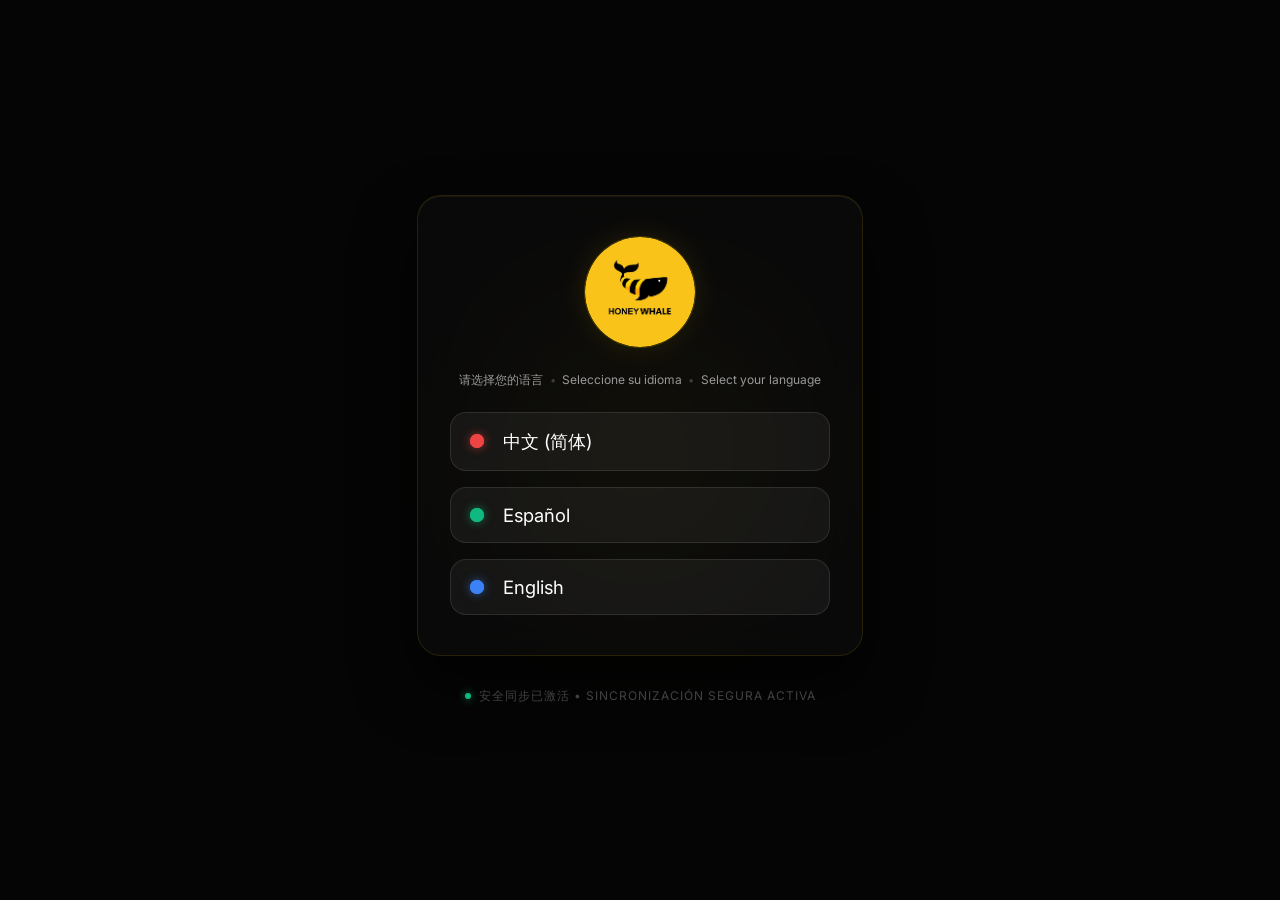
==== index.html @ e45365e7 "first commit" ====
<!DOCTYPE html>
<html lang="es">
<head>
  <meta charset="UTF-8">
  <meta name="viewport" content="width=device-width, initial-scale=1.0">
  <title>Honey Whale - Proyecto Nexus</title>
  <link href="https://fonts.googleapis.com/css2?family=Inter:wght@400;700&display=swap" rel="stylesheet">
  <link rel="stylesheet" href="css/style.css">
</head>
<body>
  <div class="ambient-glow"></div>

  <div class="landing-wrapper animate-fade-in-up">
    <div class="landing-glass-card">
      <div class="logo-container">
        <img src="assets/logo-icon2.jpg" alt="Honey Whale Logo" class="landing-logo">
      </div>
      
      <div class="lang-instruction">
        <span class="nowrap">请选择您的语言</span>
        <span class="separator">•</span>
        <span class="nowrap">Seleccione su idioma</span>
        <span class="separator">•</span>
        <span class="nowrap">Select your language</span>
      </div>
      
      <div class="language-selector">
        <a href="presentation.html?lang=zh" class="lang-btn">
          <div class="lang-content">
            <div class="pulse-dot dot-zh"></div>
            <span class="lang-text">中文 (简体)</span>
          </div>
        </a>
        <a href="presentation.html?lang=es" class="lang-btn">
          <div class="lang-content">
            <div class="pulse-dot dot-es"></div>
            <span class="lang-text">Español</span>
          </div>
        </a>
        <a href="presentation.html?lang=en" class="lang-btn">
          <div class="lang-content">
            <div class="pulse-dot dot-en"></div>
            <span class="lang-text">English</span>
          </div>
        </a>
      </div>
    </div>
    
    <div class="corporate-footer animate-fade-in-up" style="animation-delay: 0.5s;">
      <span class="secure-dot"></span> 安全同步已激活 • Sincronización Segura Activa
    </div>
  </div>

  <div id="toast" class="toast-notification"></div>

  <script>
    document.addEventListener('DOMContentLoaded', () => {
      let tapCount = 0;
      let toastTimeout;
      const logo = document.querySelector('.logo-container');
      const toast = document.getElementById('toast');
      const langBtns = document.querySelectorAll('.lang-btn');

      function showToast(message, duration = 3000) {
        toast.textContent = message;
        toast.classList.add('show');
        clearTimeout(toastTimeout);
        toastTimeout = setTimeout(() => {
          toast.classList.remove('show');
        }, duration);
      }

      if (logo) {
        logo.addEventListener('click', () => {
          if (localStorage.getItem('hw_presenter') === 'true') return;
          
          tapCount++;
          if (tapCount >= 10 && tapCount < 15) {
            const remaining = 15 - tapCount;
            showToast(`Faltan ${remaining} toques para modo presentador...`);
          } else if (tapCount === 15) {
            localStorage.setItem('hw_presenter', 'true');
            showToast('✅ Modo Presentador Desbloqueado', 5000);
          }
        });
      }

      langBtns.forEach(btn => {
        btn.addEventListener('click', (e) => {
          if (localStorage.getItem('hw_presenter') === 'true') {
            e.preventDefault();
            const href = btn.getAttribute('href');
            window.location.href = href + '&role=master';
          }
        });
      });
    });
  </script>
</body>
</html>
---- css/style.css ----
:root {
  --brand-yellow: #FDCB09;
  --dark-bg: #050505;
  --glass-bg: rgba(17, 17, 17, 0.7);
  --glass-border: rgba(253, 203, 9, 0.15);
}

body {
  background-color: var(--dark-bg);
  color: #E0E0E0;
  font-family: 'Inter', 'SF Pro Display', sans-serif;
  margin: 0;
  padding: 0;
}

/* Logos */
.logo-container {
  width: 110px;
  height: 110px;
  border-radius: 50%;
  background: rgba(253, 203, 9, 0.05); /* Suave fondo amarillo traslúcido */
  border: 1px solid rgba(253, 203, 9, 0.2);
  display: flex;
  justify-content: center;
  align-items: center;
  margin-bottom: 1.5rem;
  box-shadow: 0 0 30px rgba(253, 203, 9, 0.1), inset 0 0 20px rgba(253, 203, 9, 0.05);
  position: relative;
  overflow: hidden;
}

.logo-container::before {
  content: '';
  position: absolute;
  top: 0; left: -150%;
  width: 50%;
  height: 100%;
  background: linear-gradient(
    to right,
    rgba(255, 255, 255, 0) 0%,
    rgba(255, 255, 255, 0.4) 50%,
    rgba(255, 255, 255, 0) 100%
  );
  transform: skewX(-25deg);
  animation: shine 4s infinite;
  z-index: 10;
  pointer-events: none;
}

.landing-logo {
  width: 100%;
  height: 100%;
  object-fit: cover;
  border-radius: 50%;
}

.logo-watermark {
  position: absolute;
  top: 25px;
  right: 30px;
  width: 60px;
  height: 60px;
  border-radius: 50%;
  object-fit: cover;
  opacity: 0.8;
  z-index: 1000;
  pointer-events: none;
  filter: drop-shadow(0 0 10px rgba(0, 0, 0, 0.8));
}

h1, h2, h3, h4, h5, h6 {
  text-transform: uppercase;
  font-weight: bold;
}

.highlight {
  color: var(--brand-yellow);
}

/* Premium Landing Page UI */
.landing-wrapper {
  display: flex;
  flex-direction: column;
  justify-content: center;
  align-items: center;
  min-height: 100vh;
  padding: 1.5rem;
  box-sizing: border-box;
}

.landing-glass-card {
  background: rgba(17, 17, 17, 0.45);
  backdrop-filter: blur(25px);
  -webkit-backdrop-filter: blur(25px);
  border: 1px solid rgba(253, 203, 9, 0.12);
  box-shadow: 0 30px 60px rgba(0, 0, 0, 0.7), inset 0 1px 0 rgba(255, 255, 255, 0.05);
  border-radius: 1.5rem;
  padding: 2.5rem 2rem;
  text-align: center;
  max-width: 380px;
  width: 88%;
  display: flex;
  flex-direction: column;
  align-items: center;
}

.landing-title {
  font-size: 2.2rem;
  margin-top: 0;
  margin-bottom: 0.2rem;
  letter-spacing: 1px;
}

.landing-subtitle {
  color: var(--text-secondary);
  font-size: 1.1rem;
  margin-top: 0;
  margin-bottom: 2rem;
  font-weight: 400;
  text-transform: none;
}

.lang-instruction {
  color: #999;
  font-size: 0.75rem;
  margin-bottom: 1.5rem;
  display: flex;
  flex-wrap: wrap;
  justify-content: center;
  align-items: center;
  gap: 0.4rem;
  line-height: 1.3;
}

.lang-instruction .nowrap {
  white-space: nowrap;
}

.lang-instruction .separator {
  color: rgba(255, 255, 255, 0.2);
  font-size: 0.7rem;
}

.language-selector {
  display: flex;
  flex-direction: column;
  gap: 1rem;
  width: 100%;
}

.lang-btn {
  background: rgba(255, 255, 255, 0.05);
  border: 1px solid rgba(255, 255, 255, 0.1);
  color: #fff;
  padding: 1rem 1.2rem;
  border-radius: 1rem; /* Botones más redondeados, amigables para táctil */
  cursor: pointer;
  font-size: 1.15rem;
  text-decoration: none;
  transition: all 0.2s ease;
  display: flex;
  align-items: center;
  justify-content: flex-start;
  width: 100%;
  box-sizing: border-box;
  position: relative;
}

.lang-btn:active {
  transform: scale(0.96); /* Efecto de toque para móvil */
  background: rgba(255, 255, 255, 0.08);
}

.lang-content {
  display: flex;
  align-items: center;
  gap: 1.2rem;
}

/* Puntitos con efecto de ola (Ripple) */
.pulse-dot {
  width: 14px;
  height: 14px;
  border-radius: 50%;
  position: relative;
}

.pulse-dot::after {
  content: '';
  position: absolute;
  top: 0; left: 0; right: 0; bottom: 0;
  border-radius: 50%;
  animation: ripple 2s infinite cubic-bezier(0.65, 0, 0.34, 1);
  z-index: -1;
}

.dot-es { background-color: #10B981; box-shadow: 0 0 10px rgba(16, 185, 129, 0.6); } /* Verde */
.dot-es::after { border: 2px solid #10B981; }

.dot-en { background-color: #3B82F6; box-shadow: 0 0 10px rgba(59, 130, 246, 0.6); } /* Azul */
.dot-en::after { border: 2px solid #3B82F6; }

.dot-zh { background-color: #EF4444; box-shadow: 0 0 10px rgba(239, 68, 68, 0.6); } /* Rojo */
.dot-zh::after { border: 2px solid #EF4444; }

@keyframes ripple {
  0% { transform: scale(1); opacity: 0.8; }
  100% { transform: scale(2.8); opacity: 0; }
}

/* Glassmorphism utility para paneles de la presentación */
.glass-panel {
  background: var(--glass-bg);
  backdrop-filter: blur(12px);
  -webkit-backdrop-filter: blur(12px);
  border: 1px solid var(--glass-border);
  box-shadow: 0 8px 32px 0 rgba(0, 0, 0, 0.5);
  border-radius: 1rem;
  padding: 2.5rem;
}

/* Ajustes para Reveal.js */
.reveal .slides section {
  font-family: 'Inter', sans-serif;
}

.reveal h2 {
  color: #fff;
  font-family: 'Inter', sans-serif;
  text-transform: uppercase;
  font-weight: 700;
  margin-bottom: 1.5rem;
}

.reveal ul {
  list-style: none;
  padding: 0;
  margin: 0;
  display: flex;
  flex-direction: column;
  gap: 1rem;
  text-align: left;
}

.reveal li {
  color: #E0E0E0;
}

/* Custom Slide Components */
.highlight-bar {
  width: 60px;
  height: 4px;
  background: var(--brand-yellow);
  border-radius: 2px;
  margin: 1rem auto 2.5rem;
  box-shadow: 0 0 10px rgba(253, 203, 9, 0.5);
}

.agenda-list {
  display: flex;
  flex-direction: column;
  gap: 1.2rem;
  width: 100%;
}

.agenda-item {
  background: rgba(255, 255, 255, 0.03);
  border: 1px solid rgba(255, 255, 255, 0.08);
  padding: 1.5rem 2rem;
  border-radius: 1rem;
  font-size: 1.6rem;
  text-align: left;
  color: #fff;
  transition: all 0.4s cubic-bezier(0.16, 1, 0.3, 1);
  position: relative;
  overflow: hidden;
}

.agenda-item:hover {
  background: rgba(253, 203, 9, 0.05);
  border-color: var(--brand-yellow);
  transform: translateX(15px);
  color: var(--brand-yellow);
  box-shadow: -5px 5px 20px rgba(0, 0, 0, 0.5);
}

.agenda-item::before {
  content: '';
  position: absolute;
  left: 0;
  top: 0;
  bottom: 0;
  width: 4px;
  background: var(--brand-yellow);
  transform: scaleY(0);
  transition: transform 0.3s ease;
}

.agenda-item:hover::before {
  transform: scaleY(1);
}

.strategy-quote {
  background: rgba(253, 203, 9, 0.05);
  border-left: 4px solid var(--brand-yellow);
  padding: 2.5rem 3rem;
  border-radius: 0 1.5rem 1.5rem 0;
  text-align: left;
  box-shadow: 10px 10px 30px rgba(0, 0, 0, 0.4);
}

.strategy-quote p {
  font-size: 2rem !important;
  line-height: 1.7 !important;
  color: #E0E0E0;
  margin: 0;
  font-weight: 300;
}

/* Toast Notification (Presenter Unlock) */
.toast-notification {
  position: fixed;
  bottom: -100px;
  left: 50%;
  transform: translateX(-50%);
  background: rgba(17, 17, 17, 0.85);
  backdrop-filter: blur(15px);
  -webkit-backdrop-filter: blur(15px);
  border: 1px solid rgba(253, 203, 9, 0.3);
  color: #E0E0E0;
  padding: 0.8rem 1.5rem;
  border-radius: 2rem;
  font-size: 0.85rem;
  z-index: 1000;
  transition: bottom 0.4s cubic-bezier(0.16, 1, 0.3, 1);
  box-shadow: 0 10px 30px rgba(0, 0, 0, 0.5);
  pointer-events: none;
  white-space: nowrap;
}

.toast-notification.show {
  bottom: 5rem;
}

/* Floating Language Switcher in Presentation */
.floating-lang-switcher {
  position: fixed;
  bottom: 4.5rem;
  right: 1.5rem;
  z-index: 1000;
  background: rgba(17, 17, 17, 0.45);
  backdrop-filter: blur(15px);
  -webkit-backdrop-filter: blur(15px);
  border: 1px solid rgba(253, 203, 9, 0.2);
  border-radius: 2rem;
  display: flex;
  flex-direction: column;
  gap: 0.3rem;
  padding: 0.5rem 0.3rem;
  box-shadow: 0 10px 30px rgba(0, 0, 0, 0.5);
}

.floating-lang-switcher a {
  color: #999;
  text-decoration: none;
  font-size: 0.75rem;
  font-weight: 700;
  padding: 0.4rem 0.6rem;
  border-radius: 1rem;
  transition: all 0.3s ease;
}

.floating-lang-switcher a.active, 
.floating-lang-switcher a:hover {
  background: rgba(253, 203, 9, 0.15);
  color: var(--brand-yellow);
}

/* Animaciones */
@keyframes fadeInUp {
  from { opacity: 0; transform: translateY(20px); }
  to { opacity: 1; transform: translateY(0); }
}

.animate-fade-in-up {
  animation: fadeInUp 0.6s cubic-bezier(0.16, 1, 0.3, 1) forwards;
  opacity: 0; 
}

/* Ambient Glow Background */
.ambient-glow {
  position: fixed;
  top: 50%;
  left: 50%;
  transform: translate(-50%, -50%);
  width: 80vw;
  height: 80vw;
  max-width: 600px;
  max-height: 600px;
  background: radial-gradient(circle, rgba(253, 203, 9, 0.06) 0%, transparent 60%);
  z-index: -1;
  pointer-events: none;
  animation: pulse-glow 6s infinite alternate ease-in-out;
}

@keyframes pulse-glow {
  0% { transform: translate(-50%, -50%) scale(0.9); opacity: 0.6; }
  100% { transform: translate(-50%, -50%) scale(1.1); opacity: 1; }
}

/* Shine Animation for Logo */
@keyframes shine {
  0% { left: -150%; }
  15% { left: 200%; }
  100% { left: 200%; } /* Wait for the remaining 3.4s before repeating */
}

/* Corporate Footer */
.corporate-footer {
  margin-top: 2rem;
  width: 100%;
  text-align: center;
  color: rgba(255, 255, 255, 0.25);
  font-size: 0.75rem;
  letter-spacing: 1px;
  display: flex;
  justify-content: center;
  align-items: center;
  gap: 0.5rem;
  pointer-events: none;
  text-transform: uppercase;
}

.secure-dot {
  width: 6px;
  height: 6px;
  background-color: #10B981;
  border-radius: 50%;
  box-shadow: 0 0 8px rgba(16, 185, 129, 0.8);
}
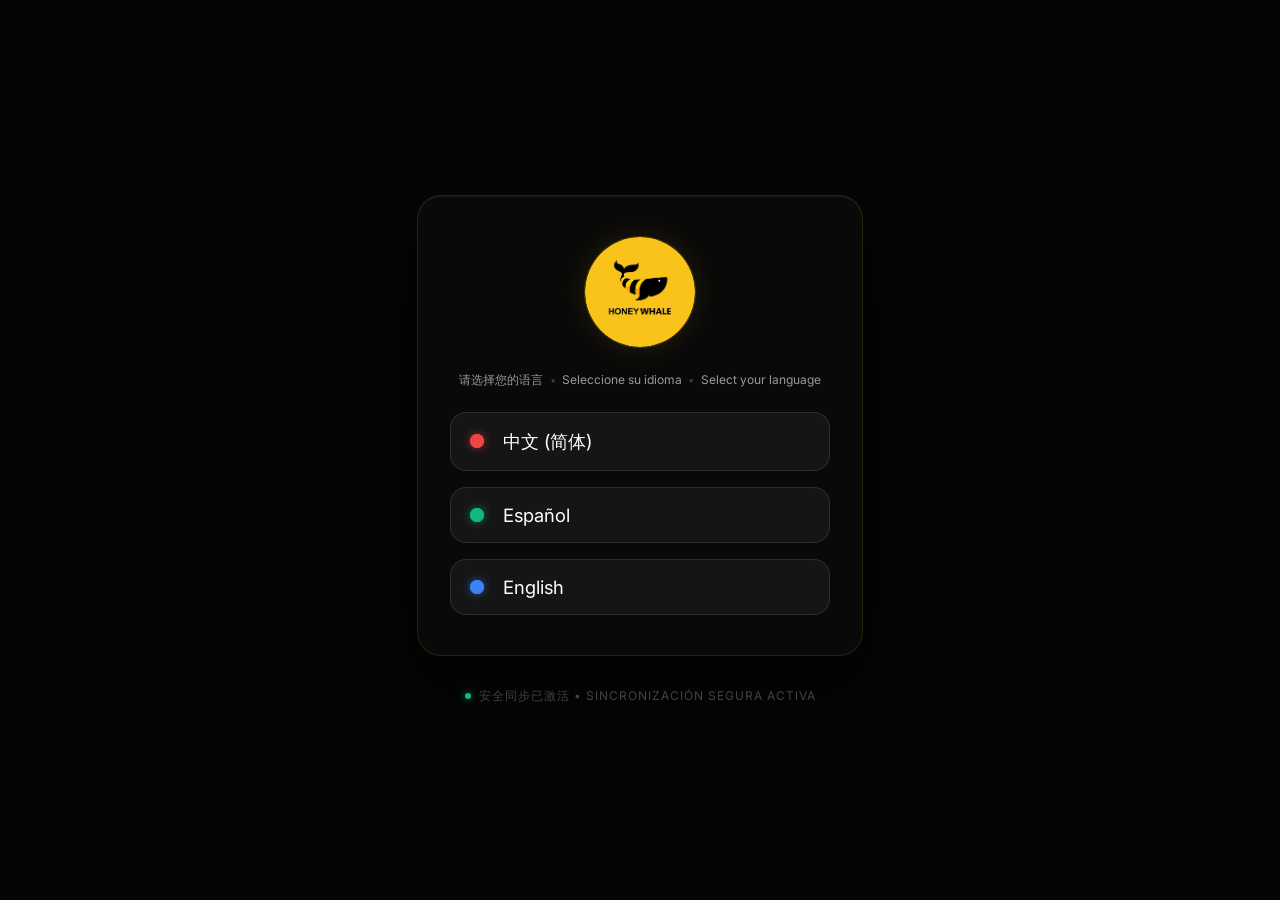
==== commit a1341b29: "gradiente" ====
--- a/index.html
+++ b/index.html
@@ -8,7 +8,7 @@
   <link rel="stylesheet" href="css/style.css">
 </head>
 <body>
-  <div class="ambient-glow"></div>
+
 
   <div class="landing-wrapper animate-fade-in-up">
     <div class="landing-glass-card">
--- a/css/style.css
+++ b/css/style.css
@@ -11,6 +11,9 @@
   font-family: 'Inter', 'SF Pro Display', sans-serif;
   margin: 0;
   padding: 0;
+  -webkit-font-smoothing: antialiased;
+  -moz-osx-font-smoothing: grayscale;
+  text-rendering: optimizeLegibility;
 }
 
 /* Logos */
@@ -246,6 +249,156 @@
   color: #E0E0E0;
 }
 
+/* Hero Cover Slide */
+.hero-section {
+  width: 100%;
+  height: 100vh;
+  display: flex;
+  flex-direction: column;
+  justify-content: center;
+  align-items: center;
+  position: relative;
+}
+
+.hw-badge {
+  position: absolute;
+  top: 3rem;
+  left: 3rem;
+  background: rgba(17, 17, 17, 0.6);
+  backdrop-filter: blur(15px);
+  -webkit-backdrop-filter: blur(15px);
+  border: 1px solid rgba(253, 203, 9, 0.4);
+  padding: 0.4rem 1.2rem;
+  border-radius: 2rem;
+  font-size: 0.85rem;
+  font-weight: 600;
+  color: var(--brand-yellow);
+  z-index: 20;
+  box-shadow: 0 10px 30px rgba(0,0,0,0.3);
+  letter-spacing: 1px;
+}
+
+.hero-cover {
+  text-align: center;
+  width: 100%;
+  max-width: 1200px;
+  position: absolute;
+  top: 50%;
+  left: 50%;
+  transform: translate(-50%, -50%);
+  z-index: 10;
+}
+
+.hero-glow {
+  position: absolute;
+  top: 50%;
+  left: 50%;
+  transform: translate(-50%, -50%);
+  width: 150%;
+  height: 300px;
+  background: radial-gradient(ellipse, rgba(253, 203, 9, 0.12) 0%, transparent 60%);
+  z-index: -1;
+  pointer-events: none;
+}
+
+.hero-title {
+  font-size: 9rem !important; /* Slightly larger to ensure it dictates width */
+  font-weight: 900;
+  margin: 0 -12px 15px 0 !important; /* -12px right margin cancels out the trailing letter-spacing */
+  line-height: 0.8 !important; /* Removes massive built-in font padding */
+  background: linear-gradient(135deg, #fff 0%, #FDCB09 100%);
+  -webkit-background-clip: text;
+  -webkit-text-fill-color: transparent;
+  text-transform: uppercase;
+  letter-spacing: 12px;
+}
+
+.hero-lockup {
+  display: inline-block;
+  margin: 0 auto;
+}
+
+.hero-subtitle {
+  font-size: 0.95rem; /* Tantito más pequeña */
+  color: #aaa;
+  letter-spacing: 0px;
+  text-transform: uppercase;
+  margin: 0; /* Gap handled by title's margin-bottom */
+  width: 100%;
+  text-align-last: justify;
+  text-align: justify;
+}
+
+.logo-watermark {
+  position: fixed;
+  top: 1.5rem;
+  right: 1.5rem;
+  width: 50px;
+  opacity: 0.5;
+  z-index: 1000;
+  border-radius: 50%;
+  pointer-events: none;
+  transition: opacity 0.5s ease;
+}
+
+.hide-watermark .logo-watermark {
+  opacity: 0 !important;
+}
+
+.hero-presenters {
+  position: absolute;
+  bottom: 3rem;
+  left: 3rem;
+  display: flex;
+  flex-direction: column;
+  gap: 2rem;
+  text-align: left;
+}
+
+.presenters-label {
+  display: inline-block;
+  background-color: var(--brand-yellow) !important;
+  color: #111 !important;
+  font-size: 0.75rem !important;
+  font-weight: 800 !important;
+  padding: 0.3rem 0.8rem !important;
+  border-radius: 1rem !important; /* Pill shape */
+  letter-spacing: 2px;
+  margin-bottom: -1rem !important;
+  width: fit-content;
+}
+
+.hero-presenter {
+  position: relative;
+  padding-left: 1.5rem;
+}
+
+.hero-presenter::before {
+  content: "";
+  position: absolute;
+  left: 0;
+  top: 0;
+  height: 100%;
+  width: 3px;
+  background-color: var(--brand-yellow);
+  border-radius: 2px;
+}
+
+.hero-presenter h3 {
+  font-size: 1.05rem !important;
+  font-weight: 600 !important;
+  color: #fff !important;
+  margin: 0 0 0.2rem 0 !important;
+  text-transform: none !important;
+}
+
+.hero-presenter p {
+  font-size: 0.9rem !important;
+  color: #ccc !important;
+  margin: 0 !important;
+  font-weight: 300 !important;
+}
+
 /* Custom Slide Components */
 .highlight-bar {
   width: 60px;
@@ -256,48 +409,206 @@
   box-shadow: 0 0 10px rgba(253, 203, 9, 0.5);
 }
 
-.agenda-list {
-  display: flex;
-  flex-direction: column;
-  gap: 1.2rem;
+/* TIMELINE AGENDA SECTION ACCENT */
+.agenda-section {
+  position: relative;
   width: 100%;
-}
-
-.agenda-item {
-  background: rgba(255, 255, 255, 0.03);
-  border: 1px solid rgba(255, 255, 255, 0.08);
-  padding: 1.5rem 2rem;
-  border-radius: 1rem;
-  font-size: 1.6rem;
-  text-align: left;
-  color: #fff;
-  transition: all 0.4s cubic-bezier(0.16, 1, 0.3, 1);
-  position: relative;
-  overflow: hidden;
-}
-
-.agenda-item:hover {
-  background: rgba(253, 203, 9, 0.05);
-  border-color: var(--brand-yellow);
-  transform: translateX(15px);
-  color: var(--brand-yellow);
-  box-shadow: -5px 5px 20px rgba(0, 0, 0, 0.5);
-}
-
-.agenda-item::before {
+  height: 100%;
+}
+
+.agenda-section::before {
   content: '';
   position: absolute;
   left: 0;
   top: 0;
   bottom: 0;
-  width: 4px;
+  width: 80px; /* Thick gradient block on the far left */
+  background: linear-gradient(180deg, var(--brand-yellow) 0%, #FFA000 50%, #FF6F00 100%);
+  box-shadow: 5px 0 25px rgba(253, 203, 9, 0.4);
+  z-index: 10;
+}
+
+/* TIMELINE AGENDA */
+.timeline-container {
+  width: 90%;
+  max-width: 900px;
+  margin: 0 auto;
+  padding: 0 0 0 80px; /* Offset to clear the 80px left gradient bar */
+  text-align: left;
+  position: relative;
+}
+
+/* Giant Watermark Number */
+.watermark-number {
+  position: absolute;
+  right: -10%;
+  top: 50%;
+  transform: translateY(-50%);
+  font-size: 28rem;
+  font-weight: 800;
+  color: rgba(253, 203, 9, 0.02);
+  z-index: 0;
+  pointer-events: none;
+  line-height: 1;
+}
+
+.agenda-badge {
+  display: inline-block;
   background: var(--brand-yellow);
-  transform: scaleY(0);
-  transition: transform 0.3s ease;
-}
-
-.agenda-item:hover::before {
-  transform: scaleY(1);
+  color: #111;
+  font-weight: 800;
+  padding: 0.5rem 1.5rem;
+  border-radius: 2rem;
+  font-size: 0.9rem;
+  letter-spacing: 3px;
+  margin-bottom: 3rem;
+  box-shadow: 0 4px 15px rgba(253, 203, 9, 0.4);
+  position: relative;
+  z-index: 5;
+}
+
+.timeline {
+  display: flex;
+  flex-direction: column;
+  position: relative;
+  gap: 3rem;
+  z-index: 5;
+}
+
+/* Vertical line */
+.timeline::before {
+  content: '';
+  position: absolute;
+  top: 10px;
+  bottom: 0;
+  left: 60px; /* Aligned with the center of the dots */
+  width: 1px;
+  border-left: 2px dashed rgba(255, 255, 255, 0.15); /* Dashed line like the screenshot */
+  z-index: 1;
+}
+
+.timeline-item {
+  display: flex;
+  align-items: center; /* Center items vertically */
+  justify-content: flex-start;
+  position: relative;
+  width: 100%;
+  z-index: 2;
+}
+
+/* Icon box on left */
+.timeline-icon {
+  width: 30px;
+  height: 30px;
+  display: flex;
+  align-items: center;
+  justify-content: center;
+  margin-right: 20px;
+  flex-shrink: 0;
+}
+
+.timeline-icon svg {
+  width: 100%;
+  height: 100%;
+}
+
+/* Center dot */
+.timeline-dot {
+  position: relative;
+  width: 20px;
+  height: 20px;
+  border-radius: 50%;
+  flex-shrink: 0;
+  z-index: 3;
+  margin-right: 30px;
+}
+
+/* The Ripple Effect */
+.timeline-dot::after {
+  content: '';
+  position: absolute;
+  top: 50%;
+  left: 50%;
+  width: 100%;
+  height: 100%;
+  background: inherit;
+  border-radius: 50%;
+  transform: translate(-50%, -50%);
+  z-index: -1;
+  animation: timeline-ripple 2s infinite cubic-bezier(0.16, 1, 0.3, 1);
+}
+
+@keyframes timeline-ripple {
+  0% { transform: translate(-50%, -50%) scale(1); opacity: 0.8; }
+  100% { transform: translate(-50%, -50%) scale(2.5); opacity: 0; }
+}
+
+/* Content on right */
+.timeline-content {
+  width: calc(100% - 60px);
+  text-align: left;
+  padding-left: 2rem;
+  box-sizing: border-box;
+}
+
+.timeline-content h3 {
+  font-size: 1.5rem;
+  color: #fff;
+  margin: 0 0 0.5rem 0;
+  font-weight: 700;
+  text-transform: none; /* Keep natural case */
+  letter-spacing: 0.5px;
+}
+
+.timeline-content p {
+  font-size: 1.1rem;
+  color: rgba(255, 255, 255, 0.6);
+  margin: 0;
+  line-height: 1.4;
+  font-weight: 400;
+}
+
+/* Color Modifiers */
+.color-1 { color: #F472B6; } .timeline-dot.color-1 { background-color: #F472B6; } /* Pink */
+.color-2 { color: #A855F7; } .timeline-dot.color-2 { background-color: #A855F7; } /* Purple */
+.color-3 { color: #38BDF8; } .timeline-dot.color-3 { background-color: #38BDF8; } /* Cyan */
+.color-4 { color: #3B82F6; } .timeline-dot.color-4 { background-color: #3B82F6; } /* Blue */
+.color-5 { color: var(--brand-yellow); } .timeline-dot.color-5 { background-color: var(--brand-yellow); } /* Yellow */
+
+.presenters-container {
+  display: flex;
+  flex-direction: column;
+  gap: 2rem;
+  margin-top: 3rem;
+  text-align: left;
+}
+
+.presenter-card {
+  background: rgba(255, 255, 255, 0.02);
+  border-left: 3px solid rgba(253, 203, 9, 0.5);
+  padding: 1.5rem 2rem;
+  border-radius: 0 1rem 1rem 0;
+  transition: all 0.3s ease;
+}
+
+.presenter-card:hover {
+  background: rgba(253, 203, 9, 0.05);
+  border-left-color: var(--brand-yellow);
+}
+
+.presenter-card h3 {
+  margin: 0;
+  color: #fff;
+  font-size: 1.8rem;
+  font-weight: 600;
+}
+
+.presenter-card p {
+  margin: 0.5rem 0 0 0;
+  color: #999;
+  font-size: 1.2rem;
+  font-weight: 300;
+  letter-spacing: 1px;
 }
 
 .strategy-quote {
@@ -342,38 +653,235 @@
   bottom: 5rem;
 }
 
+.glass-panel {
+  background: rgba(17, 17, 17, 0.45);
+  backdrop-filter: blur(25px);
+  -webkit-backdrop-filter: blur(25px);
+  border: 1px solid rgba(255, 255, 255, 0.08);
+  box-shadow: 0 25px 50px rgba(0, 0, 0, 0.5), inset 0 1px 0 rgba(255, 255, 255, 0.05);
+  border-radius: 1.5rem;
+  padding: 3rem;
+  width: 90%;
+  max-width: 900px;
+  margin: 0 auto;
+  box-sizing: border-box;
+}
+
+@media (max-width: 768px) {
+  .hw-badge {
+    top: 1.5rem;
+    left: 1.5rem;
+    font-size: 0.9rem;
+    padding: 0.5rem 1.2rem;
+  }
+  .glass-panel {
+    padding: 1.5rem;
+    width: 95%;
+  }
+  .presenter-card h3 {
+    font-size: 1.3rem !important;
+  }
+  .presenter-card p {
+    font-size: 1rem !important;
+  }
+  .agenda-item {
+    font-size: 1.2rem !important;
+    padding: 1rem 1.2rem !important;
+  }
+  .hero-title {
+    font-size: clamp(2.5rem, 12vw, 4.5rem) !important;
+    letter-spacing: 6px;
+    margin: 0 -6px 8px 0 !important;
+  }
+  .hero-subtitle {
+    font-size: clamp(0.55rem, 2.5vw, 0.75rem);
+    letter-spacing: 0px;
+    margin: 0;
+  }
+  .hero-presenters {
+    bottom: 1.5rem;
+    left: 1.5rem;
+    gap: 1rem;
+  }
+  .hero-presenter {
+    text-align: left;
+    padding-left: 1rem;
+  }
+  .hero-presenter::before {
+    display: block;
+  }
+  .hero-presenter h3 {
+    font-size: 0.8rem !important;
+  }
+  .hero-presenter p {
+    font-size: 0.7rem !important;
+  }
+  .presenters-label {
+    font-size: 0.6rem !important;
+    padding: 0.2rem 0.6rem !important;
+    letter-spacing: 1px;
+    margin-bottom: -0.5rem !important;
+  }
+  .logo-watermark {
+    width: 35px;
+  }
+}
+
+@media (max-width: 456px) {
+  /* Mobile Stacked Layout */
+  .hero-section {
+    display: flex !important;
+    flex-direction: column !important;
+    justify-content: center !important;
+    align-items: center !important;
+    gap: 0 !important; /* Removed so we can set exact px margins */
+  }
+  
+  .hero-cover,
+  .hw-badge,
+  .hero-presenters {
+    position: relative !important;
+    top: auto !important;
+    bottom: auto !important;
+    left: auto !important;
+    right: auto !important;
+    transform: none !important;
+    text-align: center !important;
+    align-self: center !important;
+  }
+
+  .hw-badge {
+    width: max-content !important; /* Prevents stretching */
+    margin: 0 auto 25px auto !important; /* Centrado absoluto y 25px de margen inferior */
+    font-size: 0.8rem;
+    padding: 0.4rem 1.2rem;
+  }
+
+  .hero-cover {
+    margin: 0 auto 30px auto !important; /* Separación con los presentadores */
+  }
+
+  .hero-presenters {
+    align-items: center !important;
+    gap: 1.5rem !important;
+    margin: 0 auto !important;
+  }
+
+  .hero-presenter {
+    padding-left: 0 !important;
+    text-align: center !important;
+  }
+
+  .hero-presenter::before {
+    display: none !important;
+  }
+
+  .hero-title {
+    font-size: 3.5rem !important;
+    letter-spacing: 4px !important;
+    margin-bottom: 0.5rem !important;
+  }
+  
+  .hero-subtitle {
+    font-size: 0.75rem !important;
+    text-align: center !important;
+    text-align-last: center !important;
+    margin: 0 !important;
+  }
+
+  .presenters-label {
+    margin-bottom: 0 !important;
+  }
+
+  .floating-lang-switcher {
+    bottom: 1rem;
+    right: 1rem;
+  }
+}
+
 /* Floating Language Switcher in Presentation */
 .floating-lang-switcher {
   position: fixed;
   bottom: 4.5rem;
   right: 1.5rem;
   z-index: 1000;
-  background: rgba(17, 17, 17, 0.45);
+  background: rgba(17, 17, 17, 0.65);
   backdrop-filter: blur(15px);
   -webkit-backdrop-filter: blur(15px);
-  border: 1px solid rgba(253, 203, 9, 0.2);
+  border: 1px solid rgba(253, 203, 9, 0.3);
   border-radius: 2rem;
   display: flex;
   flex-direction: column;
-  gap: 0.3rem;
-  padding: 0.5rem 0.3rem;
+  gap: 0;
+  padding: 0;
   box-shadow: 0 10px 30px rgba(0, 0, 0, 0.5);
+  overflow: hidden;
+  max-height: 40px;
+  transition: max-height 0.4s cubic-bezier(0.16, 1, 0.3, 1), background 0.3s ease;
+  cursor: pointer;
+}
+
+.floating-lang-switcher.expanded {
+  max-height: 150px;
+  background: rgba(17, 17, 17, 0.85);
+}
+
+@media (hover: hover) {
+  .floating-lang-switcher:hover {
+    max-height: 150px;
+    background: rgba(17, 17, 17, 0.85);
+  }
 }
 
 .floating-lang-switcher a {
-  color: #999;
+  color: #ccc;
   text-decoration: none;
-  font-size: 0.75rem;
+  font-size: 0.8rem;
   font-weight: 700;
-  padding: 0.4rem 0.6rem;
-  border-radius: 1rem;
+  padding: 0 1rem;
+  height: 40px;
+  min-height: 40px;
+  display: flex;
+  align-items: center;
+  justify-content: center;
   transition: all 0.3s ease;
-}
-
-.floating-lang-switcher a.active, 
-.floating-lang-switcher a:hover {
-  background: rgba(253, 203, 9, 0.15);
-  color: var(--brand-yellow);
+  order: 2;
+  opacity: 0;
+  pointer-events: none;
+  transform: translateY(-5px);
+}
+
+.floating-lang-switcher a.active {
+  order: 1;
+  opacity: 1;
+  pointer-events: auto;
+  transform: translateY(0);
+  background: var(--brand-yellow);
+  color: #111;
+}
+
+.floating-lang-switcher.expanded a {
+  opacity: 1;
+  pointer-events: auto;
+  transform: translateY(0);
+}
+
+@media (hover: hover) {
+  .floating-lang-switcher:hover a {
+    opacity: 1;
+    pointer-events: auto;
+    transform: translateY(0);
+  }
+
+  .floating-lang-switcher a:hover {
+    background: rgba(255, 255, 255, 0.1);
+    color: #fff;
+  }
+
+  .floating-lang-switcher a.active:hover {
+    background: #e6b800;
+    color: #000;
+  }
 }
 
 /* Animaciones */
@@ -431,6 +939,38 @@
   text-transform: uppercase;
 }
 
+.slide-header {
+  margin-bottom: 2rem;
+}
+
+.two-column-layout {
+  display: flex;
+  gap: 2rem;
+  align-items: stretch;
+  text-align: left;
+}
+
+.two-column-layout .column {
+  flex: 1;
+  display: flex;
+  flex-direction: column;
+}
+
+.chart-container {
+  min-height: 400px;
+  width: 100%;
+}
+
+@media (max-width: 768px) {
+  .two-column-layout {
+    flex-direction: column;
+  }
+  
+  .chart-container {
+    min-height: 250px;
+  }
+}
+
 .secure-dot {
   width: 6px;
   height: 6px;
@@ -438,3 +978,1362 @@
   border-radius: 50%;
   box-shadow: 0 0 8px rgba(16, 185, 129, 0.8);
 }
+
+/* Architecture Diagram */
+.arch-diagram {
+  display: flex;
+  justify-content: center;
+  align-items: center;
+  width: 100%;
+  margin-top: 2rem;
+  perspective: 1000px;
+}
+
+.arch-docker-wrapper {
+  position: relative;
+  border: 2px dashed rgba(56, 189, 248, 0.5);
+  border-radius: 1.5rem;
+  padding: 3.5rem 3rem 3rem 3rem;
+  background: rgba(56, 189, 248, 0.02);
+  box-shadow: 0 0 30px rgba(56, 189, 248, 0.05) inset;
+  width: 80%;
+  max-width: 600px;
+  animation: docker-pulse 4s infinite ease-in-out;
+}
+
+@keyframes docker-pulse {
+  0%, 100% {
+    border-color: rgba(56, 189, 248, 0.3);
+    box-shadow: 0 0 30px rgba(56, 189, 248, 0.05) inset;
+  }
+  50% {
+    border-color: rgba(56, 189, 248, 0.8);
+    box-shadow: 0 0 40px rgba(56, 189, 248, 0.1) inset, 0 0 15px rgba(56, 189, 248, 0.15);
+  }
+}
+
+.arch-docker-label {
+  position: absolute;
+  top: -1.2rem;
+  left: 2rem;
+  background: #111;
+  padding: 0.2rem 1rem;
+  border: 1px solid rgba(56, 189, 248, 0.4);
+  border-radius: 2rem;
+  color: #38BDF8;
+  font-size: 0.9rem;
+  display: flex;
+  align-items: center;
+  gap: 0.5rem;
+  font-weight: 600;
+  letter-spacing: 1px;
+}
+
+.arch-layers-stack {
+  display: flex;
+  flex-direction: column;
+  gap: 1.2rem;
+}
+
+@keyframes data-flow {
+  0%, 100% {
+    transform: translateY(0) scale(1);
+    box-shadow: 0 0 0 transparent;
+  }
+  12% {
+    transform: translateY(-4px) scale(1.02);
+    box-shadow: 0 10px 25px var(--glow-color);
+  }
+  25% {
+    transform: translateY(0) scale(1);
+    box-shadow: 0 0 0 transparent;
+  }
+}
+
+.arch-layer {
+  padding: 1.2rem;
+  border-radius: 0.8rem;
+  text-align: center;
+  font-weight: 600;
+  font-size: 1.1rem;
+  letter-spacing: 1px;
+  color: #fff;
+  border: 1px solid rgba(255, 255, 255, 0.1);
+  backdrop-filter: blur(10px);
+  -webkit-backdrop-filter: blur(10px);
+  --glow-color: rgba(255,255,255,0.2);
+  animation: data-flow 4s infinite cubic-bezier(0.25, 0.8, 0.25, 1);
+}
+
+.arch-layer.access {
+  background: linear-gradient(90deg, rgba(236, 72, 153, 0.2) 0%, rgba(236, 72, 153, 0.05) 100%);
+  border-left: 4px solid #EC4899; /* Pink */
+  --glow-color: rgba(236, 72, 153, 0.4);
+  animation-delay: 0s;
+}
+
+.arch-layer.orchestration {
+  background: linear-gradient(90deg, rgba(168, 85, 247, 0.2) 0%, rgba(168, 85, 247, 0.05) 100%);
+  border-left: 4px solid #A855F7; /* Purple */
+  --glow-color: rgba(168, 85, 247, 0.4);
+  animation-delay: 1s;
+}
+
+.arch-layer.domain {
+  background: linear-gradient(90deg, rgba(253, 203, 9, 0.2) 0%, rgba(253, 203, 9, 0.05) 100%);
+  border-left: 4px solid var(--brand-yellow); /* Yellow */
+  --glow-color: rgba(253, 203, 9, 0.4);
+  animation-delay: 2s;
+}
+
+.arch-layer.persistence {
+  background: linear-gradient(90deg, rgba(16, 185, 129, 0.2) 0%, rgba(16, 185, 129, 0.05) 100%);
+  border-left: 4px solid #10B981; /* Green */
+  --glow-color: rgba(16, 185, 129, 0.4);
+  animation-delay: 3s;
+}
+
+/* Logistics Diagram */
+.logistics-diagram {
+  display: flex;
+  flex-direction: column;
+  align-items: center;
+  justify-content: center;
+  width: 100%;
+  margin-top: 2rem;
+  gap: 2rem;
+}
+
+.ai-brain-node {
+  display: flex;
+  flex-direction: column;
+  align-items: center;
+  background: rgba(168, 85, 247, 0.1);
+  border: 1px solid rgba(168, 85, 247, 0.4);
+  padding: 1rem 2rem;
+  border-radius: 1rem;
+  color: #A855F7;
+  font-weight: 600;
+  box-shadow: 0 0 20px rgba(168, 85, 247, 0.2);
+  animation: brain-pulse 2s infinite alternate ease-in-out;
+  position: relative;
+}
+.ai-brain-node::after {
+  content: '';
+  position: absolute;
+  bottom: -2rem;
+  left: 50%;
+  transform: translateX(-50%);
+  width: 2px;
+  height: 2rem;
+  background: dashed 1px rgba(168, 85, 247, 0.5);
+  border-left: 2px dashed rgba(168, 85, 247, 0.5);
+}
+
+@keyframes brain-pulse {
+  from { box-shadow: 0 0 15px rgba(168, 85, 247, 0.1); filter: brightness(1); }
+  to { box-shadow: 0 0 35px rgba(168, 85, 247, 0.4); filter: brightness(1.3); }
+}
+
+.logistics-path-wrapper {
+  display: flex;
+  flex-direction: row;
+  align-items: center;
+  justify-content: space-between;
+  width: 90%;
+  max-width: 800px;
+}
+
+.logistics-node {
+  display: flex;
+  flex-direction: column;
+  align-items: center;
+  justify-content: center;
+  width: 160px;
+  height: 160px;
+  border-radius: 1rem;
+  background: rgba(255, 255, 255, 0.03);
+  border: 1px solid rgba(255, 255, 255, 0.1);
+  backdrop-filter: blur(10px);
+  -webkit-backdrop-filter: blur(10px);
+  color: #fff;
+  font-weight: 600;
+  font-size: 0.9rem;
+  text-align: center;
+}
+
+.logistics-node.cdmx {
+  border-color: rgba(236, 72, 153, 0.3);
+  box-shadow: 0 0 20px rgba(236, 72, 153, 0.1);
+  color: #EC4899;
+}
+
+.logistics-node.jalisco {
+  border-color: var(--brand-yellow);
+  box-shadow: 0 0 20px rgba(253, 203, 9, 0.1);
+  color: var(--brand-yellow);
+}
+
+.logistics-flow {
+  flex: 1;
+  height: 80px;
+  position: relative;
+  margin: 0 1rem;
+  display: flex;
+  align-items: center;
+  justify-content: center;
+}
+
+.flow-line {
+  position: absolute;
+  top: 50%;
+  left: 0;
+  width: 100%;
+  height: 2px;
+  background: repeating-linear-gradient(90deg, rgba(255,255,255,0.2) 0, rgba(255,255,255,0.2) 10px, transparent 10px, transparent 20px);
+  transform: translateY(-50%);
+}
+
+.flow-packet {
+  position: absolute;
+  top: 50%;
+  left: 0;
+  width: 12px;
+  height: 12px;
+  background: var(--brand-yellow);
+  border-radius: 50%;
+  transform: translateY(-50%);
+  box-shadow: 0 0 15px var(--brand-yellow);
+  animation: move-packet 2.1s linear infinite;
+}
+
+@keyframes move-packet {
+  0% { left: 0%; opacity: 0; }
+  10% { opacity: 1; }
+  90% { opacity: 1; }
+  100% { left: 100%; opacity: 0; }
+}
+
+.flow-label {
+  position: absolute;
+  top: -10px;
+  font-size: 0.85rem;
+  color: rgba(255, 255, 255, 0.6);
+  letter-spacing: 2px;
+  text-transform: uppercase;
+  background: #111;
+  padding: 0 10px;
+}
+
+/* YOLO Computer Vision Diagram */
+.yolo-diagram {
+  display: flex;
+  flex-direction: column;
+  align-items: center;
+  justify-content: center;
+  width: 100%;
+  margin-top: 1rem;
+  gap: 2rem;
+}
+
+.yolo-camera {
+  display: flex;
+  flex-direction: column;
+  align-items: center;
+  color: #38BDF8;
+  position: relative;
+  animation: cam-scan 4s infinite alternate ease-in-out;
+}
+.yolo-camera::after {
+  content: '';
+  position: absolute;
+  top: 100%;
+  left: 50%;
+  transform: translateX(-50%);
+  border-left: 200px solid transparent;
+  border-right: 200px solid transparent;
+  border-bottom: 250px solid rgba(56, 189, 248, 0.05);
+  pointer-events: none;
+}
+@keyframes cam-scan {
+  0% { transform: translateY(0) rotate(-5deg); }
+  100% { transform: translateY(0) rotate(5deg); }
+}
+
+.yolo-floor {
+  display: flex;
+  flex-direction: row;
+  align-items: center;
+  justify-content: center;
+  width: 100%;
+  max-width: 800px;
+  min-height: 300px;
+  padding: 2rem;
+  border: 1px solid rgba(255,255,255,0.05);
+  background: rgba(0,0,0,0.2);
+  border-radius: 1rem;
+  position: relative;
+  overflow: hidden;
+}
+
+.main-interaction {
+  display: flex;
+  flex-direction: row;
+  align-items: center;
+  justify-content: space-around;
+  width: 100%;
+  z-index: 5;
+}
+
+.yolo-bbox.bg {
+  position: absolute;
+  z-index: 1;
+}
+
+.yolo-bbox {
+  width: 140px;
+  height: 220px;
+  position: relative;
+  display: flex;
+  background: rgba(255, 255, 255, 0.02);
+}
+
+.bbox-corner {
+  position: absolute;
+  width: 20px;
+  height: 20px;
+  border-color: inherit;
+}
+.bbox-corner.tl { top: 0; left: 0; border-top: 3px solid; border-left: 3px solid; }
+.bbox-corner.tr { top: 0; right: 0; border-top: 3px solid; border-right: 3px solid; }
+.bbox-corner.bl { bottom: 0; left: 0; border-bottom: 3px solid; border-left: 3px solid; }
+.bbox-corner.br { bottom: 0; right: 0; border-bottom: 3px solid; border-right: 3px solid; }
+
+.yolo-bbox.client {
+  color: #EC4899;
+  border-color: #EC4899;
+}
+.yolo-bbox.seller {
+  color: #10B981;
+  border-color: #10B981;
+}
+.yolo-bbox.main-subject.client {
+  animation: float-slight 3s infinite alternate ease-in-out;
+}
+.yolo-bbox.main-subject.seller {
+  animation: float-slight 4s infinite alternate ease-in-out;
+}
+@keyframes float-slight {
+  0% { transform: translateY(0px) translateX(0px); }
+  100% { transform: translateY(-5px) translateX(5px); }
+}
+
+.yolo-label {
+  padding: 0.2rem 0.8rem;
+  font-size: 0.8rem;
+  font-weight: bold;
+  border-radius: 2px;
+  position: absolute;
+  top: -12px;
+  left: 10px;
+  white-space: nowrap;
+  z-index: 10;
+}
+
+.yolo-bbox.client .yolo-label {
+  background: #EC4899;
+  color: #fff;
+}
+.yolo-bbox.seller .yolo-label {
+  background: #10B981;
+  color: #fff;
+}
+
+.yolo-connection {
+  display: flex;
+  flex-direction: column;
+  align-items: center;
+  gap: 1rem;
+  position: relative;
+}
+.yolo-connection::before {
+  content: '';
+  position: absolute;
+  top: 50%;
+  left: -80px;
+  right: -80px;
+  height: 2px;
+  background: dashed 2px rgba(255, 255, 255, 0.2);
+  z-index: 0;
+}
+
+.yolo-timer-box, .yolo-alert-box {
+  background: #111;
+  border: 1px solid rgba(255,255,255,0.2);
+  padding: 0.5rem 1rem;
+  border-radius: 0.5rem;
+  font-family: monospace;
+  font-size: 1rem;
+  z-index: 1;
+}
+
+.yolo-timer-box {
+  color: var(--brand-yellow);
+  border-color: var(--brand-yellow);
+}
+
+.yolo-alert-box {
+  color: #EF4444;
+  border-color: #EF4444;
+  background: rgba(239, 68, 68, 0.1);
+  animation: alert-flash 1s infinite alternate;
+  font-weight: bold;
+}
+
+@keyframes alert-flash {
+  from { opacity: 0.5; box-shadow: 0 0 0 transparent; }
+  to { opacity: 1; box-shadow: 0 0 20px rgba(239, 68, 68, 0.5); }
+}
+
+/* Funnel Diagram UI */
+.funnel-container {
+  display: flex;
+  flex-direction: row;
+  align-items: center;
+  justify-content: space-between;
+  width: 100%;
+  margin-top: 2rem;
+  background: rgba(255, 255, 255, 0.02);
+  border: 1px solid rgba(255, 255, 255, 0.05);
+  border-radius: 1.5rem;
+  padding: 3rem 2rem;
+  box-shadow: inset 0 0 20px rgba(0, 0, 0, 0.5);
+}
+
+.funnel-node {
+  display: flex;
+  flex-direction: column;
+  align-items: center;
+  gap: 1rem;
+  width: 120px;
+  text-align: center;
+  font-size: 0.9rem;
+  font-weight: 600;
+  color: rgba(255, 255, 255, 0.8);
+  transition: transform 0.3s ease;
+}
+
+.funnel-node:hover {
+  transform: translateY(-5px);
+  color: #fff;
+}
+
+.funnel-node svg {
+  color: #38BDF8;
+  filter: drop-shadow(0 0 8px rgba(56, 189, 248, 0.5));
+}
+
+.funnel-node.highlight svg {
+  color: var(--brand-yellow);
+  filter: drop-shadow(0 0 12px var(--brand-yellow));
+}
+
+.funnel-node.highlight {
+  color: var(--brand-yellow);
+}
+
+.funnel-arrow {
+  flex: 1;
+  height: 2px;
+  background: rgba(255, 255, 255, 0.1);
+  position: relative;
+  margin: 0 1rem;
+}
+
+.funnel-arrow .pulse-line {
+  position: absolute;
+  top: -1px;
+  left: 0;
+  height: 4px;
+  width: 20%;
+  background: #38BDF8;
+  box-shadow: 0 0 10px #38BDF8;
+  border-radius: 2px;
+  animation: flow-right 2s linear infinite;
+}
+
+@keyframes flow-right {
+  0% { left: 0; opacity: 0; }
+  10% { opacity: 1; }
+  90% { opacity: 1; }
+  100% { left: 80%; opacity: 0; }
+}
+
+@keyframes flow-down {
+  0% { top: 0; opacity: 0; }
+  10% { opacity: 1; }
+  90% { opacity: 1; }
+  100% { top: 80%; opacity: 0; }
+}
+
+/* Dashboard UI */
+.dashboard-ui {
+  display: flex;
+  flex-direction: row;
+  width: 100%;
+  gap: 2rem;
+  margin-top: 1rem;
+  align-items: stretch;
+}
+
+.dashboard-main {
+  flex: 1;
+  display: flex;
+  flex-direction: column;
+  gap: 1.5rem;
+}
+
+.kpi-row {
+  display: flex;
+  flex-direction: row;
+  gap: 1.5rem;
+  width: 100%;
+}
+
+.kpi-card {
+  flex: 1;
+  background: rgba(255, 255, 255, 0.03);
+  border: 1px solid rgba(255, 255, 255, 0.05);
+  border-radius: 1rem;
+  padding: 1.2rem;
+  display: flex;
+  flex-direction: column;
+  gap: 0.5rem;
+  backdrop-filter: blur(10px);
+}
+
+.kpi-label {
+  font-size: 0.75rem;
+  color: rgba(255, 255, 255, 0.6);
+  text-transform: uppercase;
+  letter-spacing: 1px;
+  white-space: nowrap;
+}
+
+.kpi-value {
+  font-size: 1.5rem;
+  font-weight: 700;
+  color: #fff;
+  white-space: nowrap;
+}
+
+.kpi-trend {
+  font-size: 0.8rem;
+  font-weight: 600;
+  white-space: nowrap;
+}
+.kpi-trend.positive { color: #10B981; }
+.kpi-trend.negative { color: #EF4444; }
+.kpi-trend.neutral { color: rgba(255, 255, 255, 0.4); }
+.kpi-value.positive { color: #10B981; text-shadow: 0 0 10px rgba(16, 185, 129, 0.3); }
+
+.dashboard-chart-box {
+  flex: 1;
+  background: rgba(255, 255, 255, 0.02);
+  border: 1px solid rgba(255, 255, 255, 0.05);
+  border-radius: 1rem;
+  padding: 2rem;
+  position: relative;
+  min-height: 200px;
+  display: flex;
+  align-items: flex-end;
+}
+
+.bar-chart-mock {
+  display: flex;
+  flex-direction: row;
+  align-items: flex-end;
+  justify-content: space-around;
+  width: 100%;
+  height: 100%;
+  gap: 1rem;
+}
+
+.bar-chart-mock .bar {
+  flex: 1;
+  background: rgba(255,255,255,0.1);
+  border-radius: 4px 4px 0 0;
+  transition: height 1s ease;
+  animation: grow-bar 2s ease-out forwards;
+  transform-origin: bottom;
+}
+
+@keyframes grow-bar {
+  from { transform: scaleY(0); }
+  to { transform: scaleY(1); }
+}
+
+.spline-mock {
+  position: absolute;
+  bottom: 2rem;
+  left: 2rem;
+  width: calc(100% - 4rem);
+  height: calc(100% - 4rem);
+  pointer-events: none;
+}
+
+.dashboard-sidebar {
+  width: 320px;
+  background: linear-gradient(180deg, rgba(168, 85, 247, 0.1) 0%, rgba(0, 0, 0, 0.2) 100%);
+  border: 1px solid rgba(168, 85, 247, 0.3);
+  border-radius: 1rem;
+  padding: 1.5rem;
+  display: flex;
+  flex-direction: column;
+  gap: 1.5rem;
+  box-shadow: inset 0 0 20px rgba(168, 85, 247, 0.05);
+}
+
+.ai-copilot-header {
+  display: flex;
+  align-items: center;
+  color: #A855F7;
+  font-weight: bold;
+  font-size: 1.2rem;
+  text-transform: uppercase;
+  letter-spacing: 2px;
+  border-bottom: 1px solid rgba(168, 85, 247, 0.2);
+  padding-bottom: 1rem;
+}
+
+.ai-panel {
+  background: rgba(0,0,0,0.3);
+  border-radius: 0.5rem;
+  padding: 1rem;
+  border: 1px solid rgba(255,255,255,0.05);
+}
+
+.ai-panel-title {
+  font-size: 0.8rem;
+  color: rgba(255,255,255,0.6);
+  margin-bottom: 0.5rem;
+  white-space: nowrap;
+}
+
+.proj-box {
+  display: flex;
+  justify-content: space-between;
+  align-items: center;
+}
+
+.proj-label {
+  font-weight: 600;
+  font-size: 1.2rem;
+  white-space: nowrap;
+}
+
+.proj-trend.down {
+  color: #EF4444;
+  background: rgba(239, 68, 68, 0.2);
+  padding: 0.2rem 0.5rem;
+  border-radius: 0.25rem;
+  font-size: 0.8rem;
+}
+
+.ai-alert-card {
+  background: rgba(239, 68, 68, 0.1);
+  border: 1px solid #EF4444;
+  border-radius: 0.5rem;
+  padding: 1rem;
+  display: flex;
+  align-items: center;
+  gap: 1rem;
+  animation: alert-flash 1.5s infinite alternate;
+}
+
+.alert-icon {
+  width: 30px;
+  height: 30px;
+  background: #EF4444;
+  color: #fff;
+  border-radius: 50%;
+  display: flex;
+  align-items: center;
+  justify-content: center;
+  font-weight: bold;
+  font-size: 1.2rem;
+  flex-shrink: 0;
+}
+
+.alert-text {
+  color: #EF4444;
+  font-weight: 600;
+  font-size: 0.9rem;
+  line-height: 1.2;
+}
+
+@keyframes flow-left {
+  0% { right: 0; opacity: 0; }
+  10% { opacity: 1; }
+  90% { opacity: 1; }
+  100% { right: 70%; opacity: 0; }
+}
+
+@keyframes return-dot-path-top {
+  0% { top: -2px; right: -4px; opacity: 0; }
+  10% { top: -2px; right: -4px; opacity: 1; }
+  40% { top: -2px; right: 26px; opacity: 1; }
+  50% { top: 56px; right: 26px; opacity: 1; }
+  90% { top: 56px; right: 50px; opacity: 1; }
+  100% { top: 56px; right: 50px; opacity: 0; }
+}
+
+@keyframes return-dot-path-mid {
+  0% { top: 56px; right: -4px; opacity: 0; }
+  10% { top: 56px; right: -4px; opacity: 1; }
+  90% { top: 56px; right: 50px; opacity: 1; }
+  100% { top: 56px; right: 50px; opacity: 0; }
+}
+
+@keyframes return-dot-path-bot {
+  0% { bottom: -2px; right: -4px; opacity: 0; }
+  10% { bottom: -2px; right: -4px; opacity: 1; }
+  40% { bottom: -2px; right: 26px; opacity: 1; }
+  50% { bottom: 56px; right: 26px; opacity: 1; }
+  90% { bottom: 56px; right: 50px; opacity: 1; }
+  100% { bottom: 56px; right: 50px; opacity: 0; }
+}
+
+/* Triage Diagram */
+.triage-diagram {
+  display: flex;
+  flex-direction: row;
+  align-items: center;
+  justify-content: center;
+  gap: 2rem;
+  width: 100%;
+  margin-top: 3rem;
+  background: rgba(255, 255, 255, 0.02);
+  border: 1px solid rgba(255, 255, 255, 0.05);
+  border-radius: 1.5rem;
+  padding: 3rem 2rem;
+  box-shadow: inset 0 0 20px rgba(0, 0, 0, 0.5);
+  position: relative;
+}
+
+.triage-input {
+  display: flex;
+  flex-direction: column;
+  align-items: center;
+  gap: 1rem;
+  color: #fff;
+  font-weight: 600;
+}
+.triage-input svg {
+  filter: drop-shadow(0 0 10px rgba(37, 211, 102, 0.5));
+}
+
+.triage-bidir {
+  display: flex;
+  flex-direction: column;
+  gap: 10px;
+  width: 60px;
+}
+.flow-forward, .flow-backward {
+  height: 2px;
+  width: 100%;
+  background: rgba(255, 255, 255, 0.1);
+  position: relative;
+}
+.flow-forward .pulse-right {
+  position: absolute; top: -1px; left: 0; width: 30%; height: 4px;
+  background: #38BDF8; box-shadow: 0 0 10px #38BDF8; border-radius: 2px;
+  animation: flow-right 1.5s linear infinite;
+}
+.flow-backward .pulse-left {
+  position: absolute; top: -1px; right: 0; width: 30%; height: 4px;
+  background: #A855F7; box-shadow: 0 0 10px #A855F7; border-radius: 2px;
+  animation: flow-left 1.5s linear infinite;
+}
+
+.triage-ai {
+  position: relative;
+  display: flex;
+  flex-direction: column;
+  align-items: center;
+  gap: 1rem;
+  color: #A855F7;
+  font-weight: bold;
+}
+.triage-ai-core {
+  display: flex;
+  flex-direction: column;
+  align-items: center;
+  gap: 0.5rem;
+}
+.triage-timer {
+  background: rgba(168, 85, 247, 0.2);
+  border: 1px solid #A855F7;
+  padding: 0.2rem 0.6rem;
+  border-radius: 20px;
+  font-size: 0.65rem;
+  color: #fff;
+  display: flex;
+  align-items: center;
+  gap: 0.3rem;
+  white-space: nowrap;
+  margin-top: 0.2rem;
+}
+.triage-ai-core svg {
+  filter: drop-shadow(0 0 15px rgba(168, 85, 247, 0.8));
+}
+
+.chat-bubble {
+  position: absolute;
+  top: -60px;
+  left: 50%;
+  transform: translateX(-50%);
+  background: rgba(255, 255, 255, 0.1);
+  backdrop-filter: blur(10px);
+  border: 1px solid rgba(255, 255, 255, 0.2);
+  padding: 0.8rem 1rem;
+  border-radius: 1rem;
+  font-size: 0.8rem;
+  color: #fff;
+  white-space: nowrap;
+  font-weight: 400;
+  border-bottom-left-radius: 0;
+  box-shadow: 0 10px 20px rgba(0,0,0,0.3);
+}
+
+.triage-fork-bidir {
+  width: 30px;
+  height: 120px;
+  border: 4px solid #A855F7;
+  border-left: none;
+  position: relative;
+}
+.triage-fork-bidir::before {
+  content: '';
+  position: absolute;
+  top: 50%; left: -20px;
+  width: 20px; height: 4px;
+  background: #A855F7;
+  transform: translateY(-50%);
+}
+
+.return-dot {
+  position: absolute;
+  width: 8px; height: 8px;
+  background: #38BDF8;
+  border-radius: 50%;
+  box-shadow: 0 0 10px #38BDF8;
+  opacity: 0;
+  z-index: 2;
+}
+.return-dot.top { animation: return-dot-path-top 2.5s linear infinite; }
+.return-dot.mid { animation: return-dot-path-mid 2.5s linear infinite 0.8s; }
+.return-dot.bot { animation: return-dot-path-bot 2.5s linear infinite 1.6s; }
+
+.triage-outputs {
+  display: flex;
+  flex-direction: column;
+  justify-content: space-between;
+  height: 180px;
+  width: 160px;
+}
+
+.branch {
+  background: rgba(255, 255, 255, 0.05);
+  border: 1px solid rgba(255, 255, 255, 0.1);
+  padding: 0.8rem;
+  border-radius: 0.8rem;
+  display: flex;
+  align-items: center;
+  gap: 0.5rem;
+  font-size: 0.85rem;
+  font-weight: 600;
+  color: rgba(255,255,255,0.7);
+  transition: all 0.3s;
+}
+.branch:hover {
+  background: rgba(255, 255, 255, 0.1);
+  color: #fff;
+  border-color: #38BDF8;
+  box-shadow: 0 0 15px rgba(56, 189, 248, 0.3);
+  transform: translateX(5px);
+}
+.branch:hover .branch-icon svg {
+  color: #38BDF8;
+  filter: drop-shadow(0 0 5px #38BDF8);
+}
+
+/* Super-App Diagram */
+.superapp-container {
+  display: flex;
+  flex-direction: row;
+  align-items: center;
+  justify-content: center;
+  gap: 2rem;
+  margin-top: 1rem;
+}
+
+.phone-mockup {
+  width: 180px;
+  height: 360px;
+  background: #1e1e24;
+  border-radius: 24px;
+  border: 4px solid #333;
+  box-shadow: 0 10px 30px rgba(0,0,0,0.5);
+  position: relative;
+  overflow: hidden;
+}
+
+.phone-notch {
+  position: absolute;
+  top: 0;
+  left: 50%;
+  transform: translateX(-50%);
+  width: 80px;
+  height: 15px;
+  background: #333;
+  border-bottom-left-radius: 10px;
+  border-bottom-right-radius: 10px;
+  z-index: 10;
+}
+
+.phone-screen {
+  padding: 2rem 1rem;
+  display: flex;
+  flex-direction: column;
+  gap: 1rem;
+  height: 100%;
+}
+
+.app-header {
+  font-size: 1rem;
+  font-weight: bold;
+  text-align: center;
+  color: #fff;
+}
+
+.app-km {
+  display: flex;
+  justify-content: center;
+  align-items: center;
+  position: relative;
+  margin: 1rem 0;
+}
+
+.km-ring {
+  width: 80px;
+  height: 80px;
+  border-radius: 50%;
+  border: 4px solid #3b82f6;
+  border-top-color: transparent;
+  animation: spin-slow 4s linear infinite;
+}
+
+.km-text {
+  position: absolute;
+  font-size: 0.8rem;
+  font-weight: bold;
+  color: #60a5fa;
+}
+
+.app-push-notification {
+  background: rgba(255, 255, 255, 0.1);
+  border-radius: 8px;
+  padding: 0.5rem;
+  display: flex;
+  gap: 0.5rem;
+  align-items: center;
+  animation: slide-down-push 3s cubic-bezier(0.18, 0.89, 0.32, 1.28) infinite alternate;
+}
+
+@keyframes spin-slow { 100% { transform: rotate(360deg); } }
+@keyframes slide-down-push {
+  0% { transform: translateY(-20px); opacity: 0; }
+  20%, 100% { transform: translateY(0); opacity: 1; }
+}
+
+.push-icon { font-size: 1rem; }
+.push-content { display: flex; flex-direction: column; }
+.push-title { font-size: 0.6rem; font-weight: bold; color: #ef4444; }
+.push-desc { font-size: 0.45rem; color: #ccc; }
+
+.app-btn {
+  background: #3b82f6;
+  color: #fff;
+  padding: 0.5rem;
+  border-radius: 8px;
+  text-align: center;
+  font-size: 0.7rem;
+  font-weight: bold;
+  position: absolute;
+  bottom: 25px;
+  left: 10px;
+  right: 10px;
+  width: auto;
+  animation: pulse-click 3s infinite;
+}
+
+@keyframes pulse-click {
+  0%, 80% { transform: scale(1); background: #3b82f6; box-shadow: 0 0 0 transparent; }
+  90% { transform: scale(0.95); background: #2563eb; box-shadow: 0 0 10px #3b82f6; }
+  100% { transform: scale(1); background: #3b82f6; box-shadow: 0 0 0 transparent; }
+}
+
+.app-flow-arrow {
+  width: 100px;
+  height: 2px;
+  background: rgba(255, 255, 255, 0.2);
+  position: relative;
+}
+
+.erp-node {
+  background: rgba(255, 255, 255, 0.05);
+  border: 1px solid rgba(255,255,255,0.1);
+  border-radius: 12px;
+  padding: 1.5rem;
+  display: flex;
+  flex-direction: column;
+  align-items: center;
+  gap: 0.8rem;
+  width: 160px;
+}
+
+.erp-title {
+  font-size: 1rem;
+  font-weight: bold;
+  color: #fff;
+}
+
+.erp-status {
+  background: rgba(239, 68, 68, 0.2);
+  border: 1px solid #ef4444;
+  color: #ef4444;
+  padding: 0.3rem 0.6rem;
+  border-radius: 4px;
+  font-size: 0.7rem;
+  font-weight: bold;
+}
+
+.lock-pulse {
+  animation: lock-blink 1.5s infinite;
+}
+
+@keyframes lock-blink {
+  0%, 100% { opacity: 1; box-shadow: 0 0 10px rgba(239,68,68,0.5); }
+  50% { opacity: 0.6; box-shadow: 0 0 0px rgba(239,68,68,0); }
+}
+
+/* Conclusion Slide */
+.pillars-container {
+  display: flex;
+  justify-content: center;
+  gap: 1.5rem;
+  margin-top: 1rem;
+}
+
+.pillar-card {
+  background: rgba(255, 255, 255, 0.05);
+  border: 1px solid rgba(255, 255, 255, 0.1);
+  border-radius: 16px;
+  padding: 1rem;
+  width: 220px;
+  text-align: center;
+  display: flex;
+  flex-direction: column;
+  align-items: center;
+  gap: 0.5rem;
+  transition: transform 0.3s ease, box-shadow 0.3s ease;
+  position: relative;
+  overflow: hidden;
+}
+
+.pillar-card::before {
+  content: '';
+  position: absolute;
+  top: -50%; left: -50%; width: 200%; height: 200%;
+  background: radial-gradient(circle, rgba(234, 179, 8, 0.15) 0%, transparent 60%);
+  animation: rotate-glow 10s linear infinite;
+  z-index: 0;
+}
+
+@keyframes rotate-glow { 100% { transform: rotate(360deg); } }
+
+.pillar-card > * {
+  position: relative;
+  z-index: 1;
+}
+
+.pillar-card:hover {
+  transform: translateY(-10px);
+  box-shadow: 0 10px 30px rgba(234, 179, 8, 0.3);
+  border-color: rgba(234, 179, 8, 0.5);
+}
+
+.pillar-icon {
+  color: #facc15;
+  filter: drop-shadow(0 0 10px rgba(234, 179, 8, 0.5));
+}
+
+.pillar-title {
+  color: #fff !important;
+  font-size: 1.05rem !important;
+  font-weight: bold !important;
+  margin: 0 !important;
+  line-height: 1.2 !important;
+  text-transform: none !important;
+}
+
+.pillar-desc {
+  color: #94a3b8 !important;
+  font-size: 0.75rem !important;
+  margin: 0 !important;
+}
+
+.conclusion-message {
+  margin-top: 2rem;
+  font-size: 1.25rem;
+  color: #facc15;
+  font-weight: bold;
+  text-align: center;
+  text-transform: uppercase;
+  letter-spacing: 2px;
+  text-shadow: 0 0 15px rgba(234, 179, 8, 0.5);
+}
+
+/* Mobile Agenda Layout */
+@media (max-width: 768px) {
+  .agenda-section::before {
+    display: none !important;
+  }
+  
+  .timeline-container {
+    padding: 0 1rem !important;
+    text-align: center !important;
+  }
+  
+  .agenda-badge {
+    margin: 1rem auto 1rem auto !important;
+    display: inline-block !important;
+  }
+  
+  .timeline {
+    gap: 1.2rem !important; /* Reduce gap to fit all items */
+  }
+  
+  .timeline::before {
+    display: none !important;
+  }
+  
+  .timeline-item {
+    flex-direction: column !important;
+    align-items: center !important;
+    justify-content: center !important;
+    gap: 0.25rem !important;
+  }
+  
+  .timeline-icon {
+    margin: 0 0 0.25rem 0 !important;
+    width: 24px !important;
+    height: 24px !important;
+  }
+  
+  .timeline-dot {
+    display: none !important;
+  }
+  
+  .timeline-content {
+    width: 100% !important;
+    padding-left: 0 !important;
+    text-align: center !important;
+  }
+  
+  .timeline-content h3 {
+    font-size: 1.1rem !important;
+    margin-bottom: 0.15rem !important;
+  }
+  
+  .timeline-content p {
+    font-size: 0.8rem !important;
+  }
+  
+  .watermark-number {
+    font-size: 12rem !important;
+    right: 50% !important;
+    transform: translate(50%, -50%) !important;
+    top: 50% !important;
+  }
+  
+  /* Architecture Diagram Mobile */
+  .arch-diagram {
+    margin-top: 1rem !important;
+  }
+  .arch-docker-wrapper {
+    padding: 2.5rem 1.5rem 1.5rem 1.5rem !important;
+    width: 95% !important;
+    border-radius: 1rem !important;
+  }
+  .arch-docker-label {
+    top: -1rem !important;
+    left: 1rem !important;
+    font-size: 0.8rem !important;
+    padding: 0.15rem 0.8rem !important;
+  }
+  .arch-layers-stack {
+    gap: 0.6rem !important;
+  }
+  /* Logistics Diagram Mobile */
+  .logistics-path-wrapper {
+    width: 100% !important;
+  }
+  .logistics-node {
+    width: 90px !important;
+    height: 90px !important;
+    font-size: 0.65rem !important;
+  }
+  .logistics-node svg {
+    width: 24px !important;
+    height: 24px !important;
+  }
+  .logistics-flow {
+    margin: 0 0.5rem !important;
+  }
+  .flow-label {
+    font-size: 0.6rem !important;
+    top: -20px !important;
+    padding: 0 5px !important;
+  }
+  .yolo-diagram {
+    margin-top: 0.5rem !important;
+  }
+  .yolo-floor {
+    padding: 1rem 0 !important;
+  }
+  .yolo-camera div {
+    font-size: 1.2rem !important;
+    margin-top: 0.5rem !important;
+  }
+  .yolo-bbox.bg {
+    display: none !important;
+  }
+  .yolo-bbox {
+    width: 100px !important;
+    height: 140px !important;
+  }
+  .yolo-label {
+    font-size: 0.6rem !important;
+    padding: 0.15rem 0.4rem !important;
+    top: -10px !important;
+    left: 5px !important;
+  }
+  .yolo-timer-box, .yolo-alert-box {
+    font-size: 0.65rem !important;
+    padding: 0.2rem 0.4rem !important;
+  }
+  .yolo-connection {
+    gap: 0.5rem !important;
+  }
+  .yolo-connection::before {
+    left: -20px !important;
+    right: -20px !important;
+  }
+    /* Dashboard UI Mobile */
+  .dashboard-ui { flex-direction: column !important; gap: 0.5rem !important; margin-top: 0.2rem !important; }
+  .kpi-row { flex-direction: row !important; gap: 0.4rem !important; }
+  .kpi-card { padding: 0.5rem !important; gap: 0.2rem !important; }
+  .kpi-label { font-size: 0.45rem !important; white-space: nowrap !important; }
+  .kpi-value { font-size: 0.8rem !important; white-space: nowrap !important; }
+  .kpi-trend { font-size: 0.45rem !important; white-space: nowrap !important; }
+  .dashboard-chart-box { padding: 0.5rem 1rem !important; height: 100px !important; min-height: 100px !important; }
+  .spline-mock { bottom: 0.5rem !important; left: 1rem !important; width: calc(100% - 2rem) !important; height: calc(100% - 1rem) !important; }
+  .dashboard-sidebar { width: 100% !important; padding: 0.5rem !important; gap: 0.5rem !important; }
+  .ai-copilot-header { font-size: 0.75rem !important; padding-bottom: 0.4rem !important; }
+  .ai-panel { padding: 0.5rem !important; }
+  .ai-panel-title { font-size: 0.55rem !important; }
+  .proj-label { font-size: 0.8rem !important; }
+  .proj-trend { font-size: 0.6rem !important; }
+  .ai-alert-card { padding: 0.4rem !important; gap: 0.4rem !important; }
+  .alert-text { font-size: 0.65rem !important; }
+  .alert-icon { width: 20px !important; height: 20px !important; font-size: 0.8rem !important; }
+  /* Funnel UI Mobile */
+  .funnel-container { flex-direction: column !important; padding: 1rem 0.5rem !important; gap: 0.2rem !important; margin-top: 0.5rem !important; }
+  .funnel-node { gap: 0.2rem !important; font-size: 0.65rem !important; }
+  .funnel-node svg { width: 28px !important; height: 28px !important; }
+  .funnel-arrow { flex: none !important; width: 2px !important; height: 40px !important; margin: 0.2rem 0 !important; background: rgba(255, 255, 255, 0.2) !important; }
+  .funnel-arrow .pulse-line { width: 6px !important; height: 15px !important; top: 0 !important; left: -2px !important; animation: flow-down 1.5s linear infinite !important; }
+    /* Triage Mobile */
+  .triage-diagram { flex-direction: column !important; padding: 0.5rem !important; gap: 0.5rem !important; margin-top: 0.2rem !important; }
+  .triage-input { gap: 0.2rem !important; }
+  .triage-input svg { width: 30px !important; height: 30px !important; }
+  .triage-bidir { flex-direction: row !important; width: 30px !important; height: 30px !important; gap: 10px !important; }
+  .flow-forward, .flow-backward { width: 2px !important; height: 100% !important; }
+  .flow-forward .pulse-right { top: 0 !important; left: -1px !important; width: 4px !important; height: 30% !important; animation: flow-down 1.5s linear infinite !important; }
+  .flow-backward .pulse-left { bottom: 0 !important; right: -1px !important; width: 4px !important; height: 30% !important; animation: flow-up 1.5s linear infinite !important; top: auto !important; }
+  .triage-ai { gap: 0.2rem !important; }
+  .triage-ai-core svg { width: 35px !important; height: 35px !important; }
+  .triage-timer { margin-top: -6px !important; transform: scale(0.65) !important; }
+  .chat-bubble { display: none !important; }
+  .triage-fork-bidir { margin-top: 25px !important; width: 180px !important; height: 10px !important; border-width: 2px !important; border-bottom: none !important; border-top: 2px solid #A855F7 !important; }
+  .triage-fork-bidir::before { top: -25px !important; height: 25px !important; width: 2px !important; left: 50% !important; transform: translateX(-50%) !important; }
+  .triage-outputs { flex-direction: row !important; height: auto !important; width: 100% !important; justify-content: center !important; gap: 0.4rem !important; margin-top: -5px !important; }
+  .branch { flex-direction: column !important; padding: 0.3rem !important; font-size: 0.5rem !important; text-align: center !important; width: 50px !important; }
+  .branch svg { width: 16px !important; height: 16px !important; }
+  .return-dot.top { animation: return-dot-path-top-mob 2.5s linear infinite; }
+  .return-dot.mid { animation: return-dot-path-mid-mob 2.5s linear infinite 0.8s; }
+  .return-dot.bot { animation: return-dot-path-bot-mob 2.5s linear infinite 1.6s; }
+
+  /* Super-App Mobile */
+  .superapp-container {
+    flex-direction: column !important;
+    gap: 0.5rem !important;
+  }
+  .app-flow-arrow {
+    width: 2px !important;
+    height: 25px !important;
+  }
+  .phone-mockup {
+    width: 140px !important;
+    height: 240px !important;
+  }
+  .phone-screen { padding: 1.5rem 0.5rem 0.5rem 0.5rem !important; }
+  .app-km { margin: 0 !important; }
+  .km-ring { width: 50px !important; height: 50px !important; }
+  .km-text { font-size: 0.55rem !important; }
+  .app-push-notification { padding: 0.3rem !important; margin-top: -5px !important; }
+  .push-title { font-size: 0.5rem !important; }
+  .push-desc { font-size: 0.35rem !important; }
+  .app-btn { font-size: 0.6rem !important; padding: 0.4rem !important; margin: 0 !important; position: absolute !important; bottom: 20px !important; left: 10px !important; right: 10px !important; width: auto !important; }
+  .erp-node { width: 130px !important; padding: 0.6rem !important; gap: 0.3rem !important; }
+  .erp-title { font-size: 0.8rem !important; }
+  .erp-status { font-size: 0.5rem !important; padding: 0.2rem 0.4rem !important; }
+
+  /* Conclusion Mobile */
+  .agenda-badge { margin-bottom: 0.5rem !important; }
+  .pillars-container {
+    flex-direction: column !important;
+    gap: 0.4rem !important;
+  }
+  .pillar-card {
+    width: 100% !important;
+    padding: 0.6rem !important;
+    gap: 0.2rem !important;
+  }
+  .pillar-icon svg {
+    width: 28px !important;
+    height: 28px !important;
+  }
+  .pillar-title { font-size: 0.85rem !important; }
+  .pillar-desc { font-size: 0.6rem !important; }
+  .conclusion-message {
+    margin-top: 1rem !important;
+    font-size: 0.9rem !important;
+  }
+}
+@keyframes flow-up { 0% { bottom: 0; opacity: 0; } 10% { opacity: 1; } 90% { opacity: 1; } 100% { bottom: 70%; opacity: 0; } }
+@keyframes return-dot-path-top-mob { 0% { top: -4px; left: -2px; opacity: 0; } 10% { top: -4px; left: -2px; opacity: 1; } 40% { top: -4px; left: 76px; opacity: 1; } 50% { top: -26px; left: 76px; opacity: 1; } 90% { top: -26px; left: 76px; opacity: 1; } 100% { top: -26px; left: 76px; opacity: 0; } }
+@keyframes return-dot-path-mid-mob { 0% { top: -26px; left: 76px; opacity: 0; } 10% { top: -26px; left: 76px; opacity: 1; } 90% { top: -26px; left: 76px; opacity: 1; } 100% { top: -26px; left: 76px; opacity: 0; } }
+@keyframes return-dot-path-bot-mob { 0% { top: -4px; right: -2px; opacity: 0; } 10% { top: -4px; right: -2px; opacity: 1; } 40% { top: -4px; right: 76px; opacity: 1; } 50% { top: -26px; right: 76px; opacity: 1; } 90% { top: -26px; right: 76px; opacity: 1; } 100% { top: -26px; right: 76px; opacity: 0; } }
